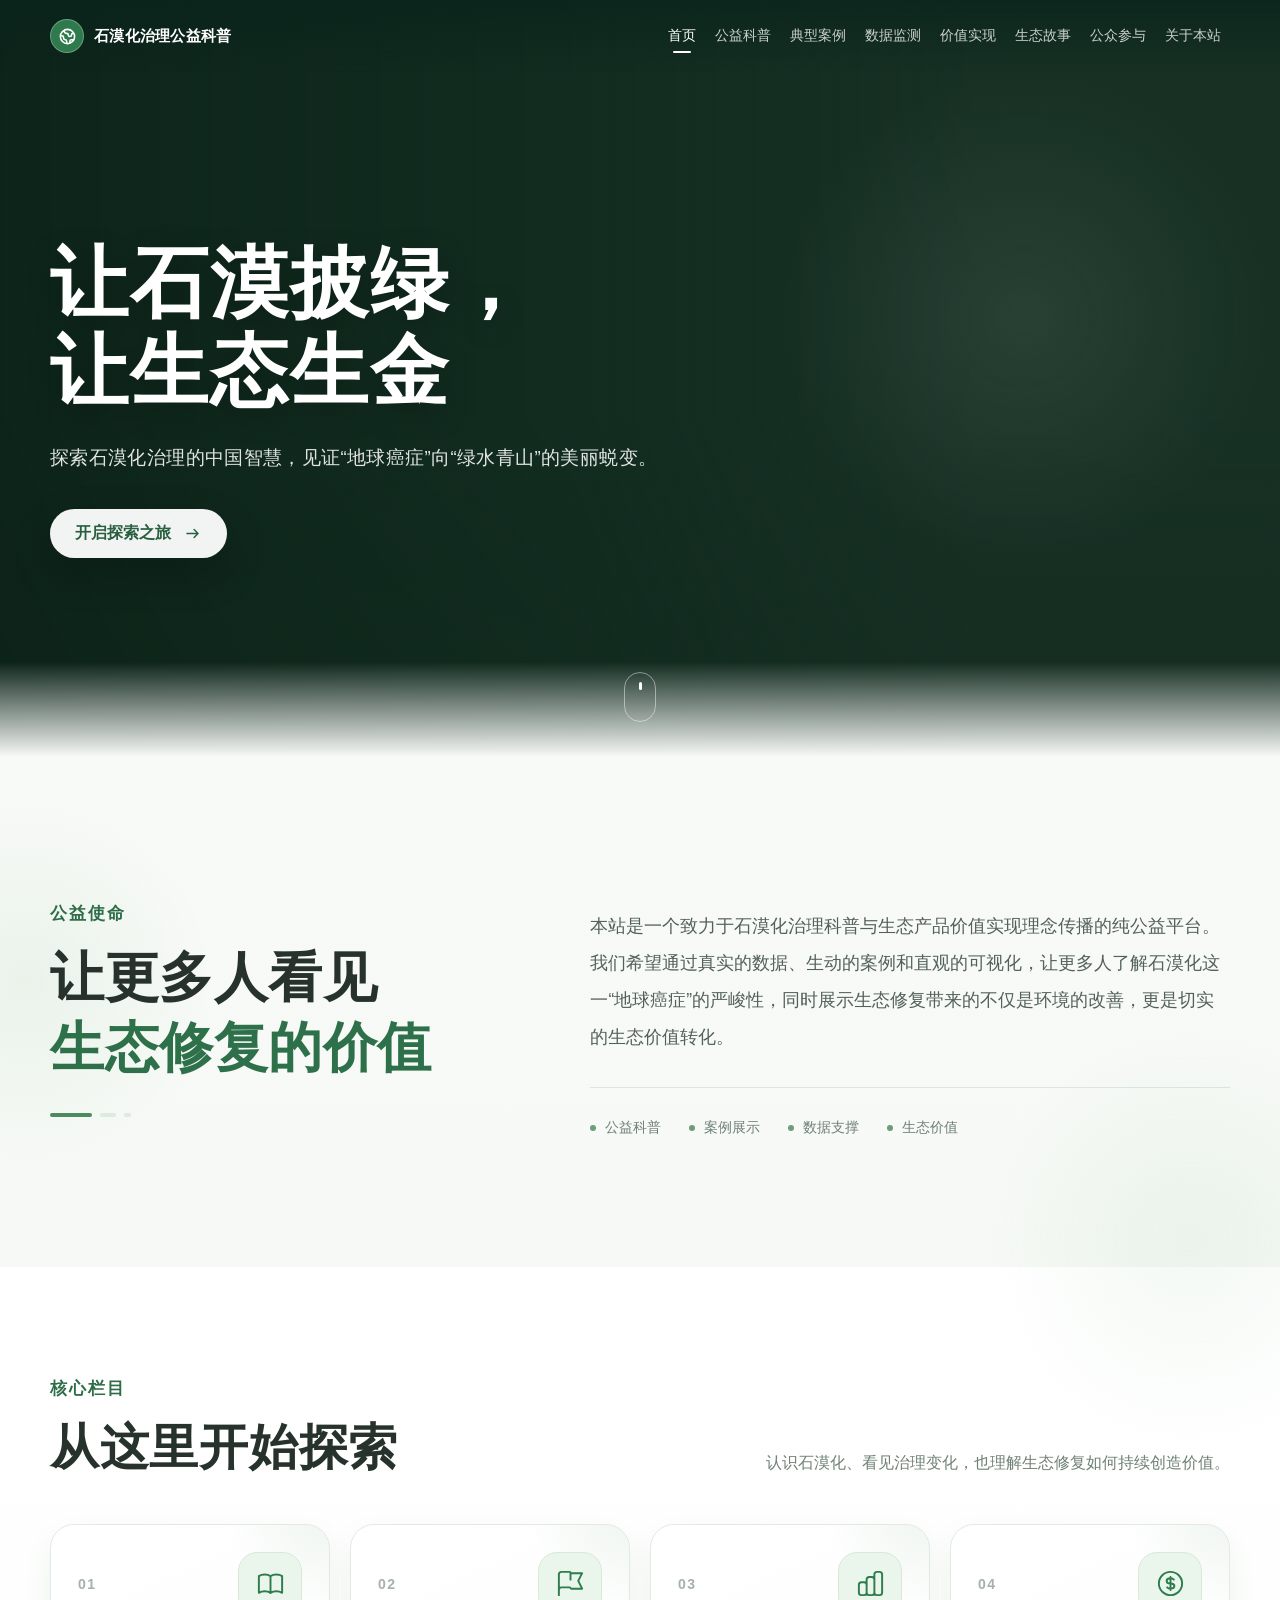
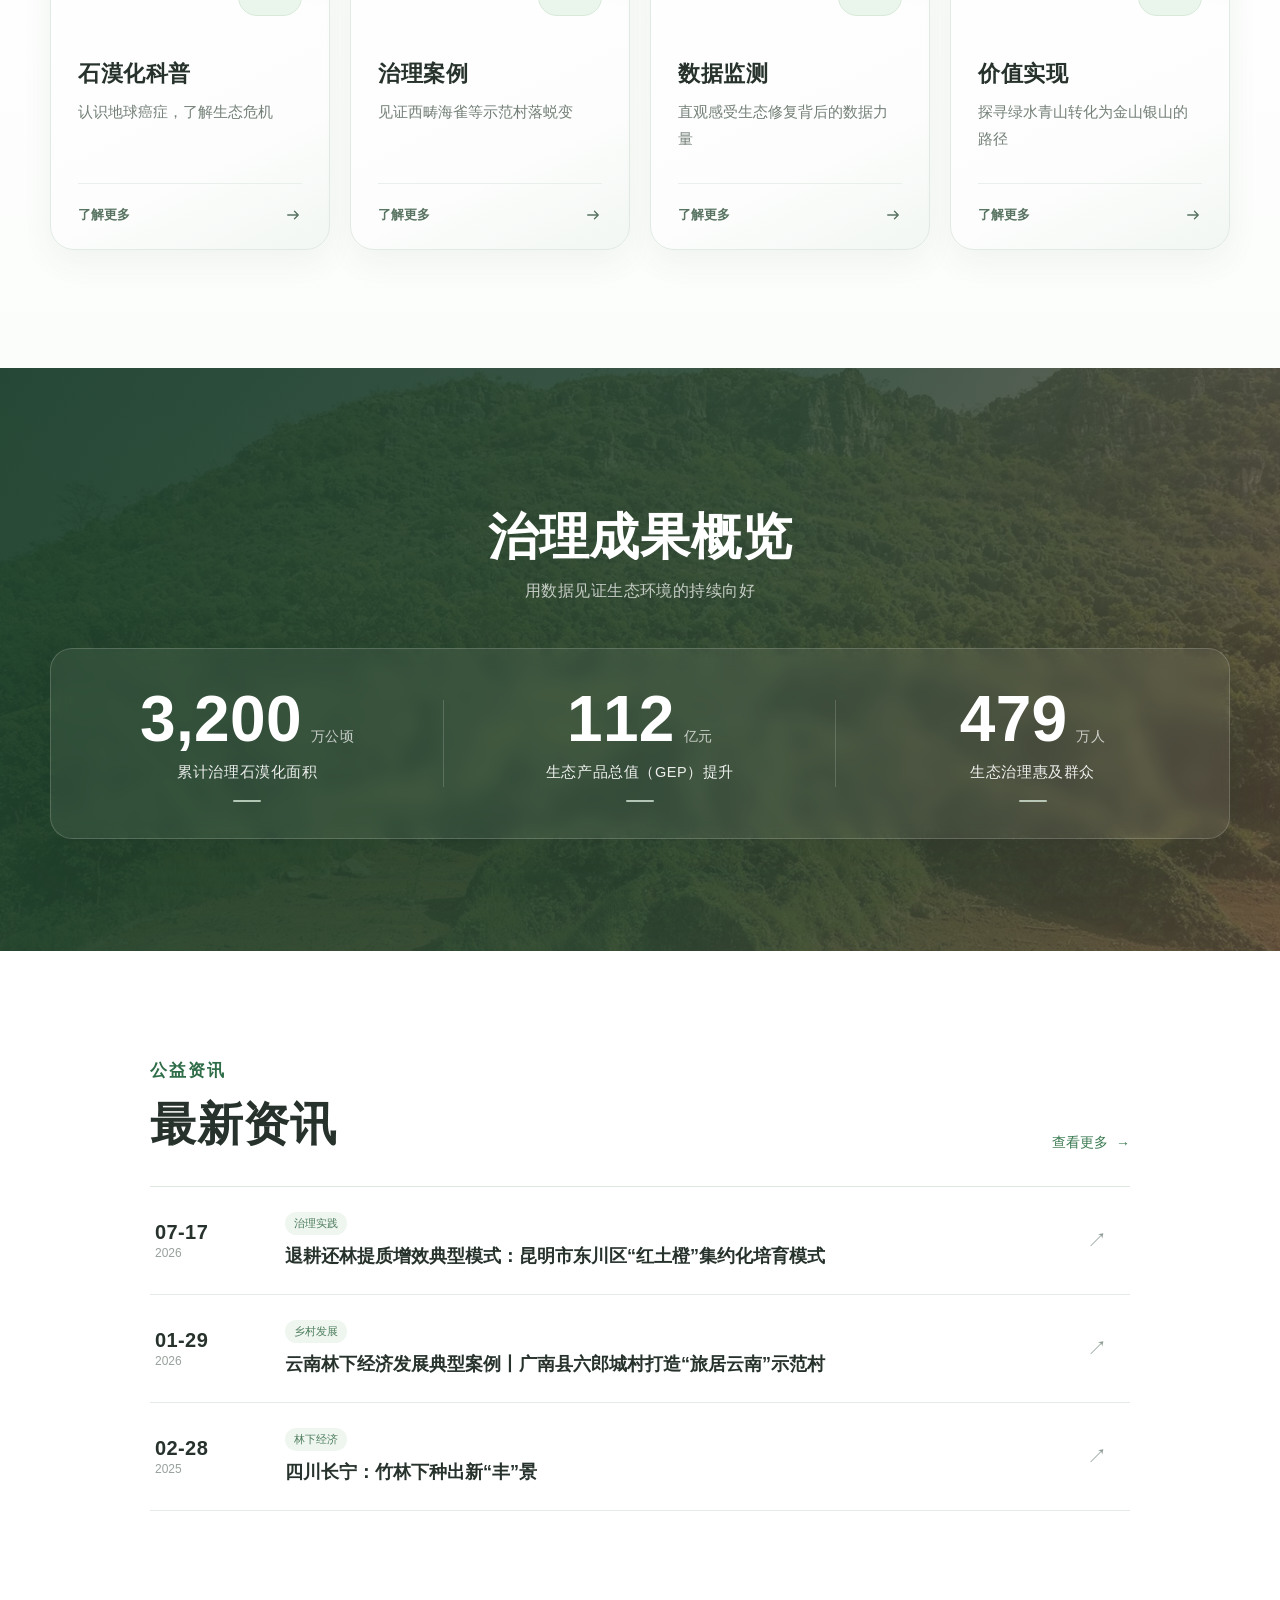
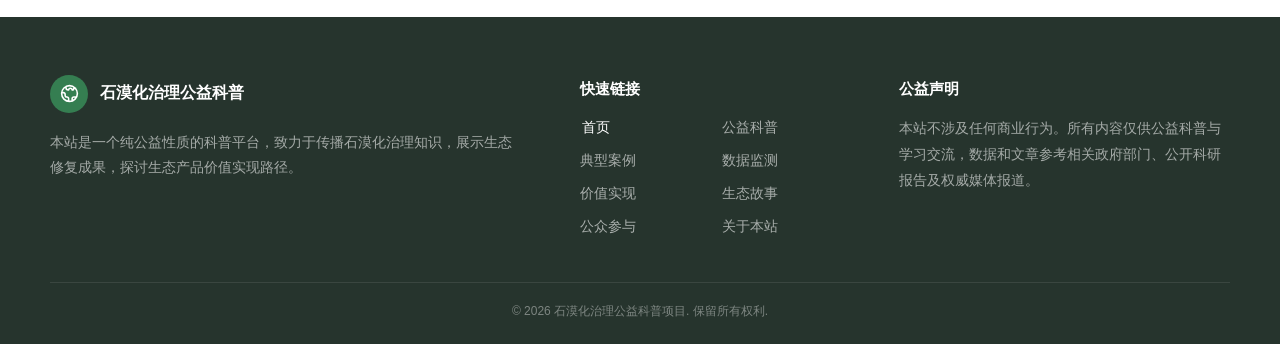
==== index.html @ f993728c "更新首页入口版本以清除缓存" ====
<!doctype html>
<html lang="zh-CN">
<head>
  <meta charset="utf-8">
  <meta name="viewport" content="width=device-width,initial-scale=1">
  <meta http-equiv="refresh" content="0;url=site/index.html?revision=20260824-14">
  <title>石漠化治理公益科普</title>
  <script>location.replace("site/index.html?revision=20260824-14");</script>
</head>
<body>
  <p><a href="site/index.html?revision=20260824-14">进入网站</a></p>
</body>
</html>
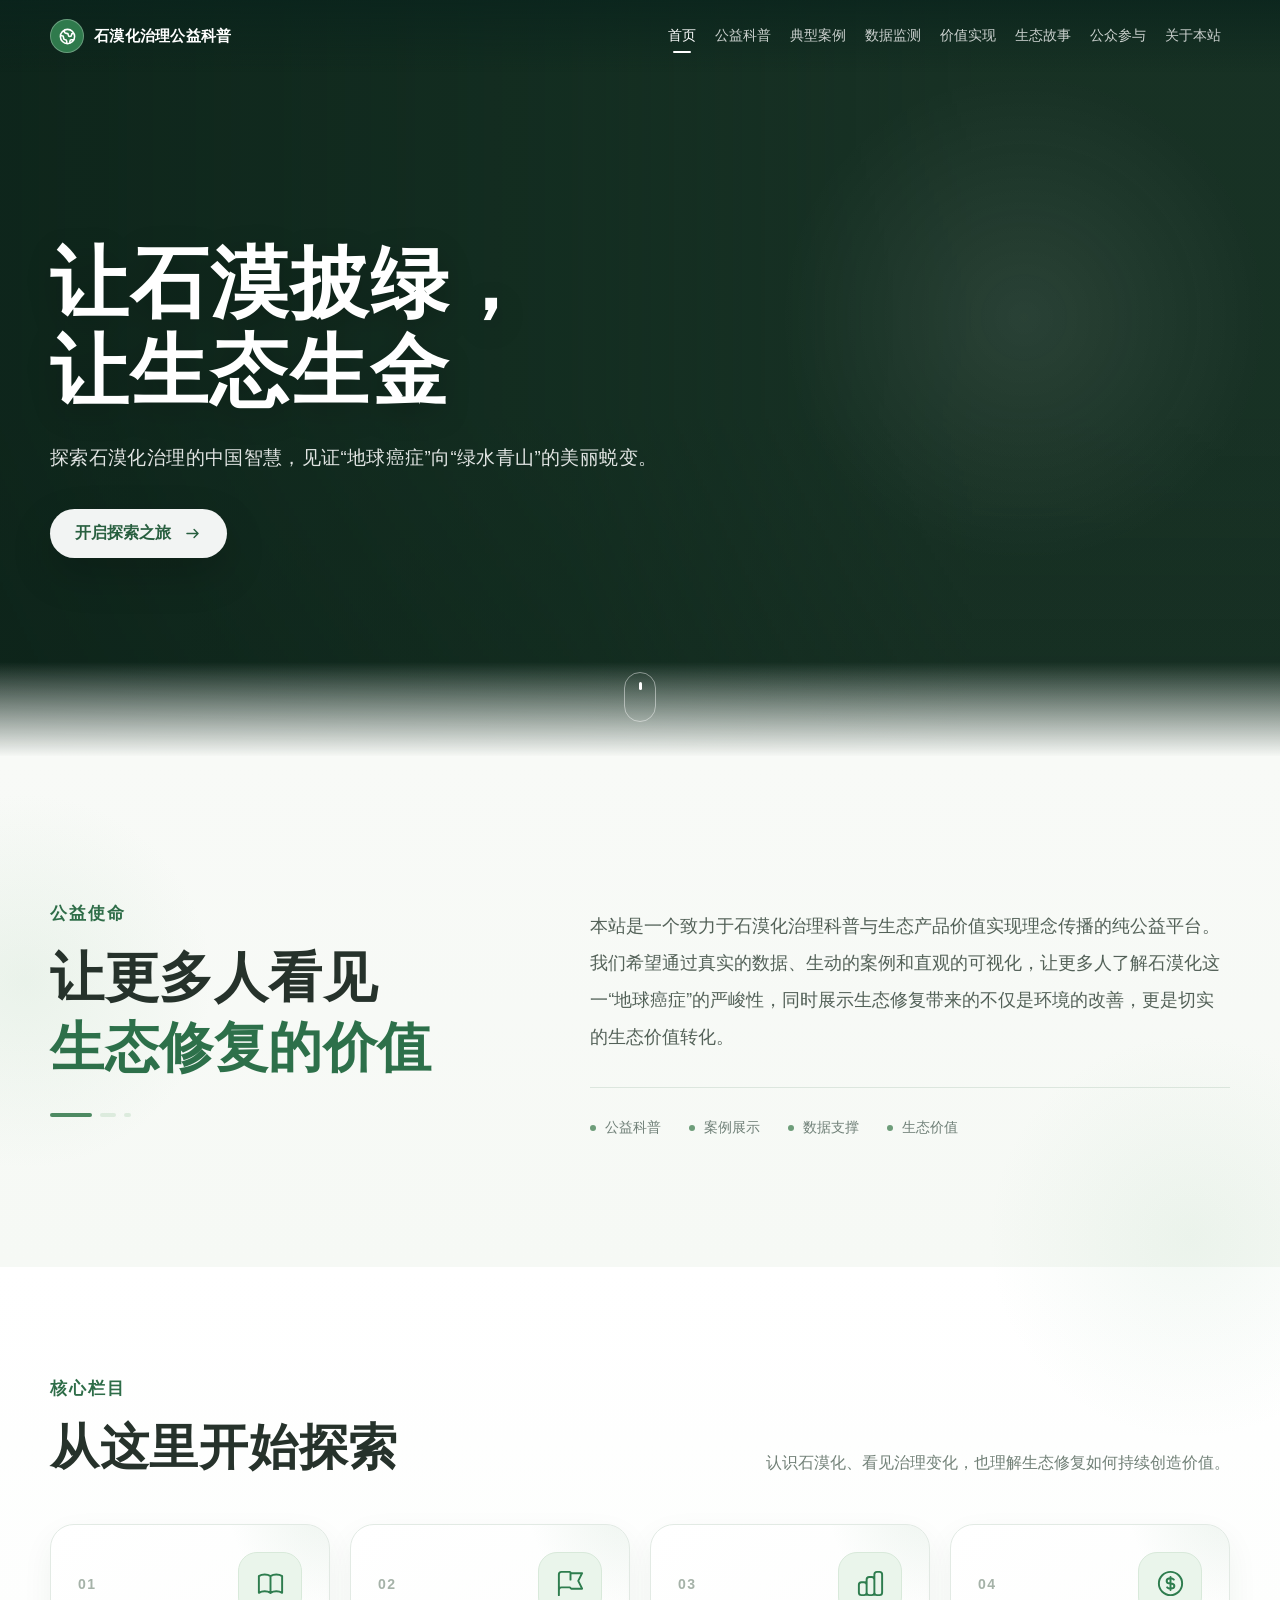
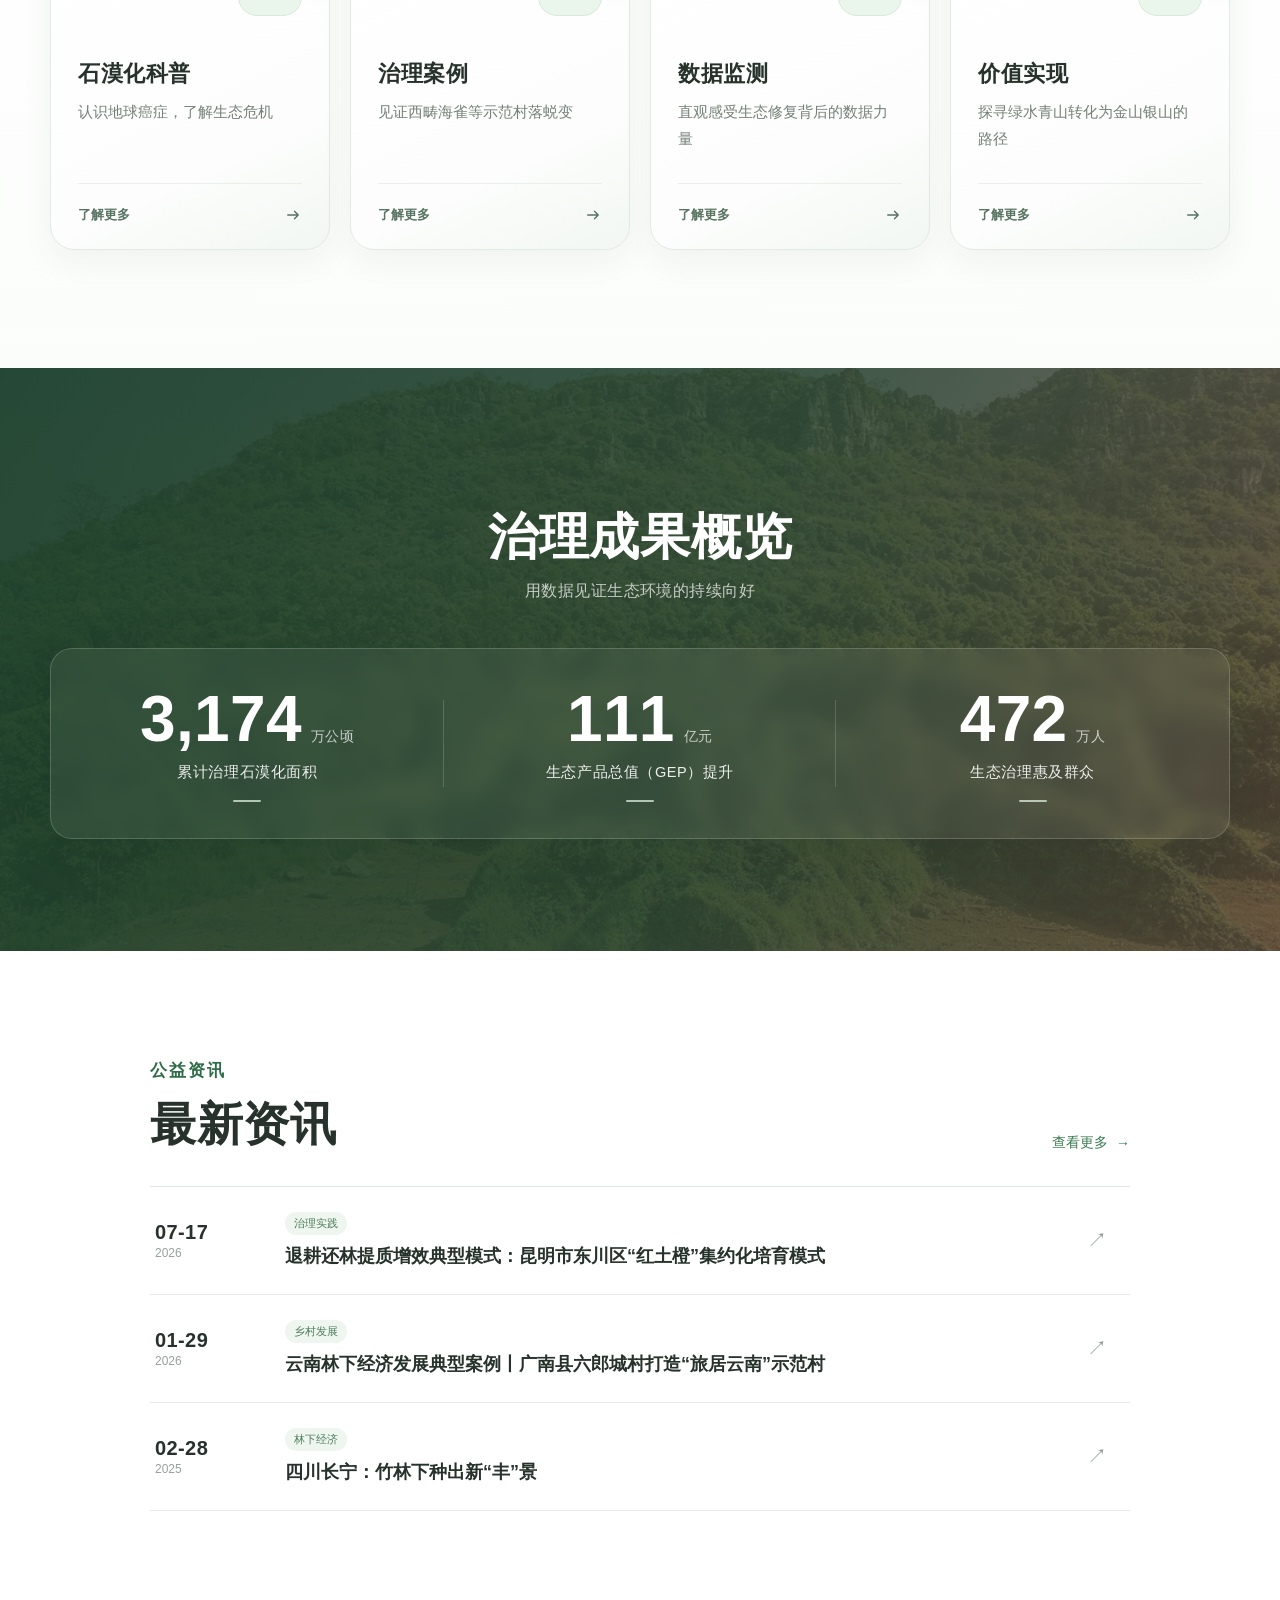
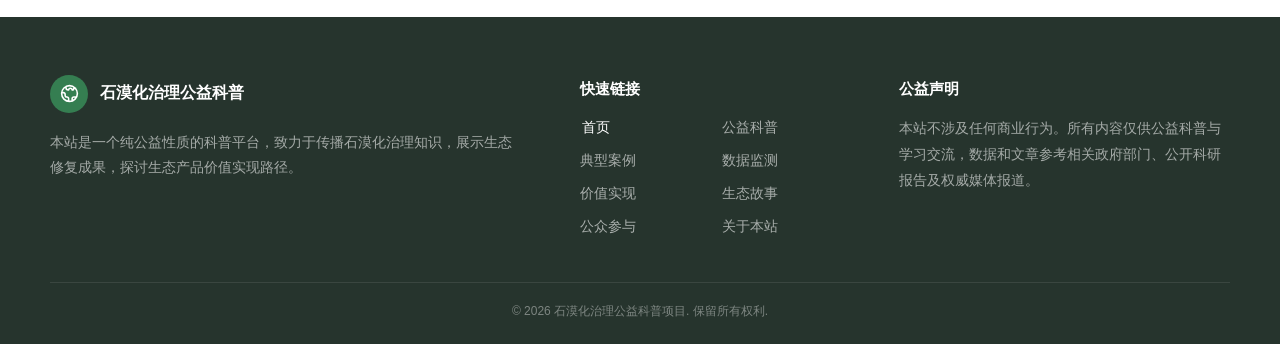
==== commit 45a7708f: "刷新首页版本以显示背景图片" ====
--- a/index.html
+++ b/index.html
@@ -3,11 +3,11 @@
 <head>
   <meta charset="utf-8">
   <meta name="viewport" content="width=device-width,initial-scale=1">
-  <meta http-equiv="refresh" content="0;url=site/index.html?revision=20260824-14">
+  <meta http-equiv="refresh" content="0;url=site/index.html?revision=20260824-20">
   <title>石漠化治理公益科普</title>
-  <script>location.replace("site/index.html?revision=20260824-14");</script>
+  <script>location.replace("site/index.html?revision=20260824-20");</script>
 </head>
 <body>
-  <p><a href="site/index.html?revision=20260824-14">进入网站</a></p>
+  <p><a href="site/index.html?revision=20260824-20">进入网站</a></p>
 </body>
 </html>
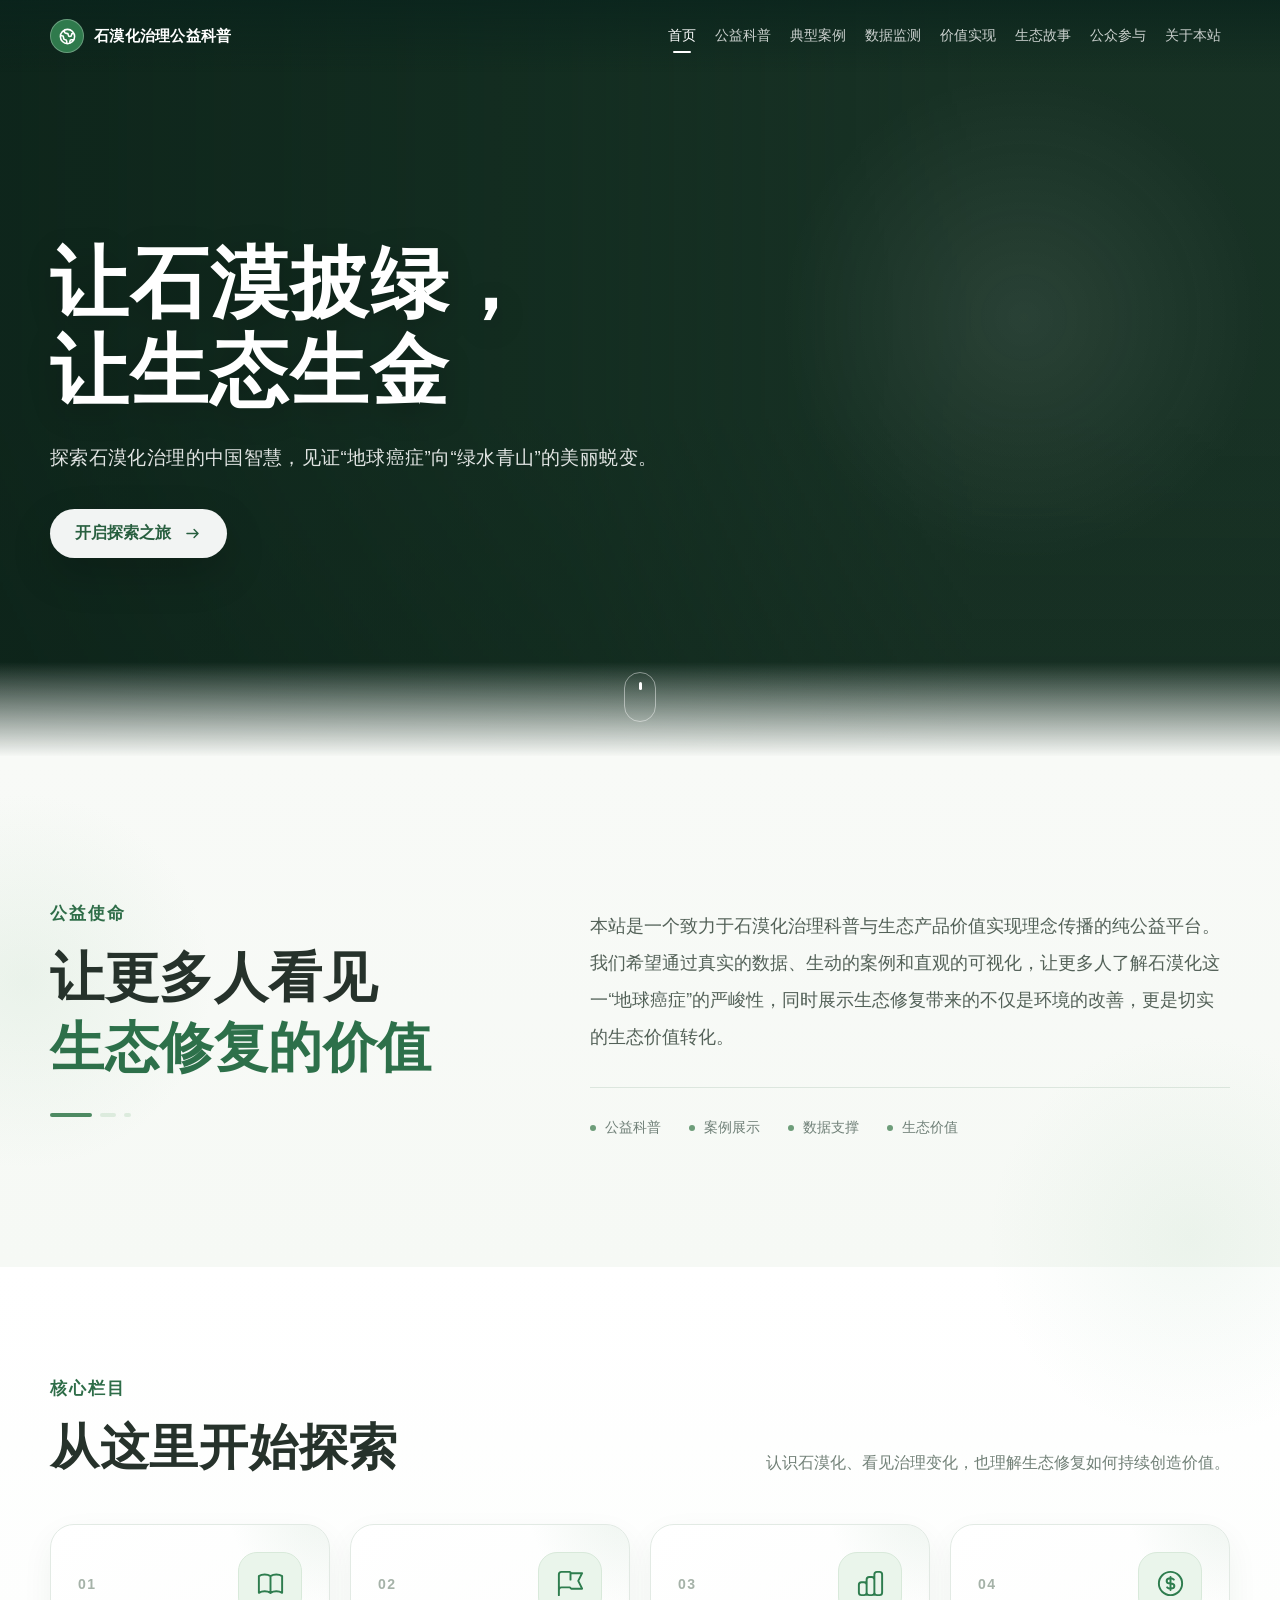
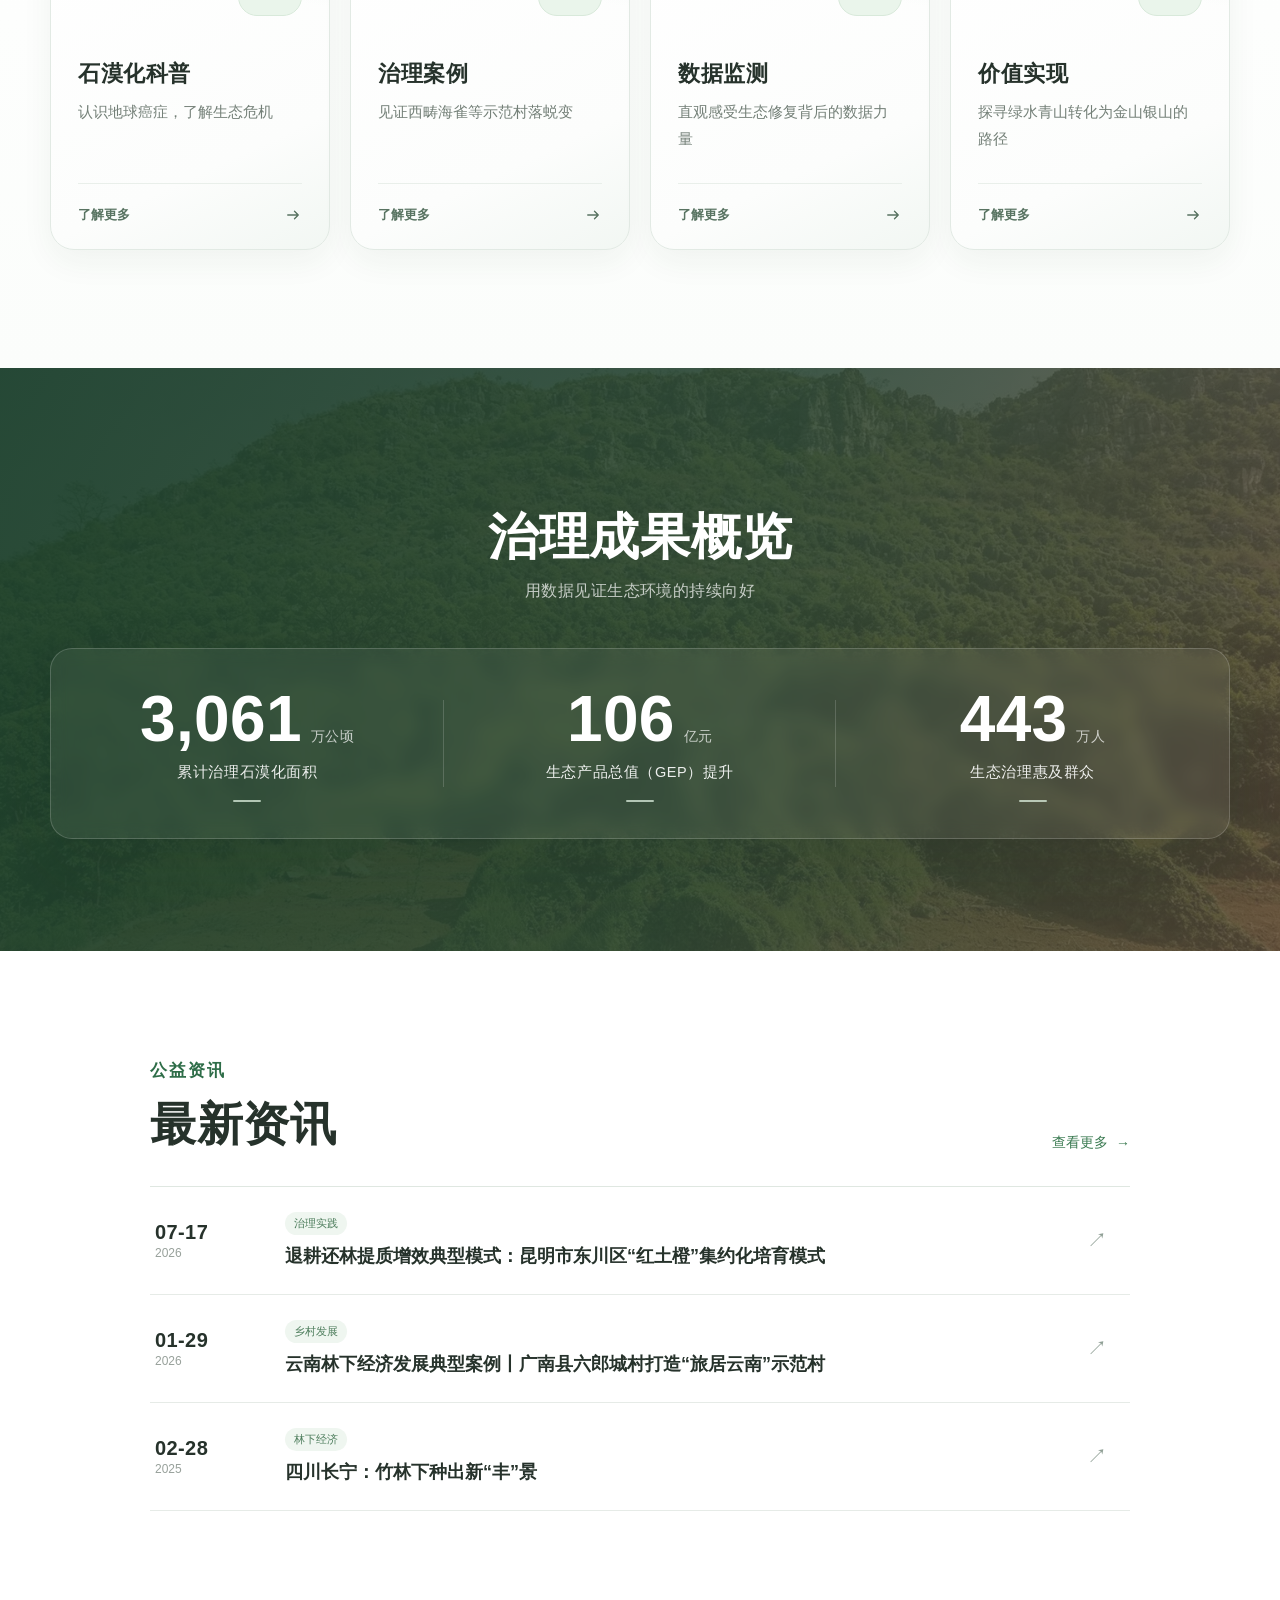
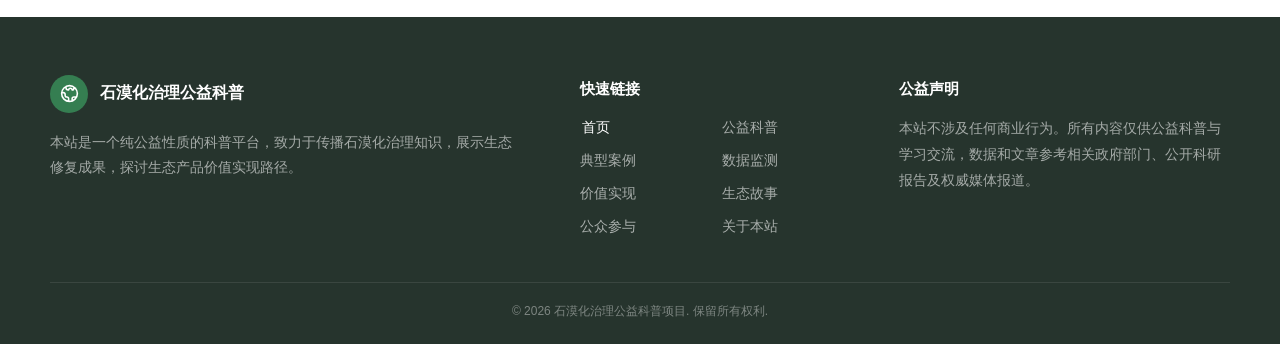
==== commit c900917f: "切换到已修复图片的首页版本" ====
--- a/index.html
+++ b/index.html
@@ -3,11 +3,11 @@
 <head>
   <meta charset="utf-8">
   <meta name="viewport" content="width=device-width,initial-scale=1">
-  <meta http-equiv="refresh" content="0;url=site/index.html?revision=20260824-20">
+  <meta http-equiv="refresh" content="0;url=site/index.html?revision=20260824-21">
   <title>石漠化治理公益科普</title>
-  <script>location.replace("site/index.html?revision=20260824-20");</script>
+  <script>location.replace("site/index.html?revision=20260824-21");</script>
 </head>
 <body>
-  <p><a href="site/index.html?revision=20260824-20">进入网站</a></p>
+  <p><a href="site/index.html?revision=20260824-21">进入网站</a></p>
 </body>
 </html>
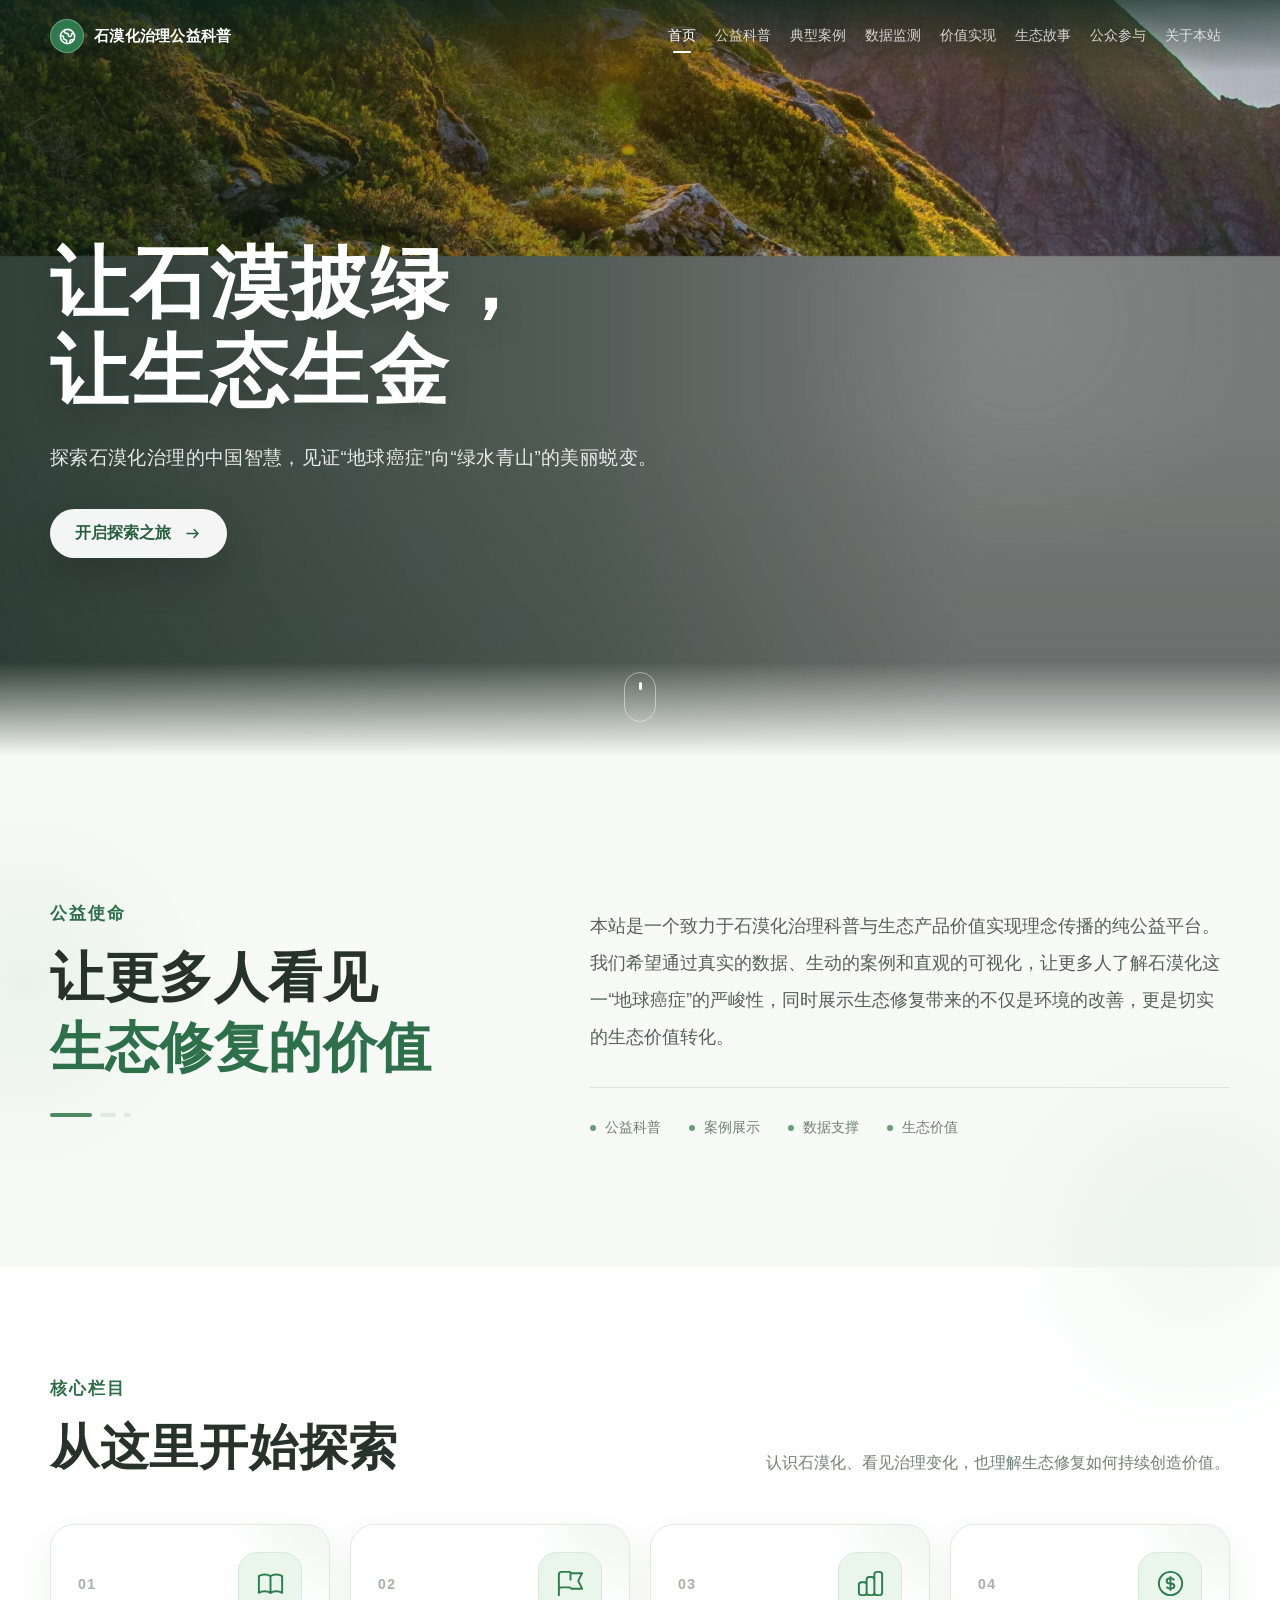
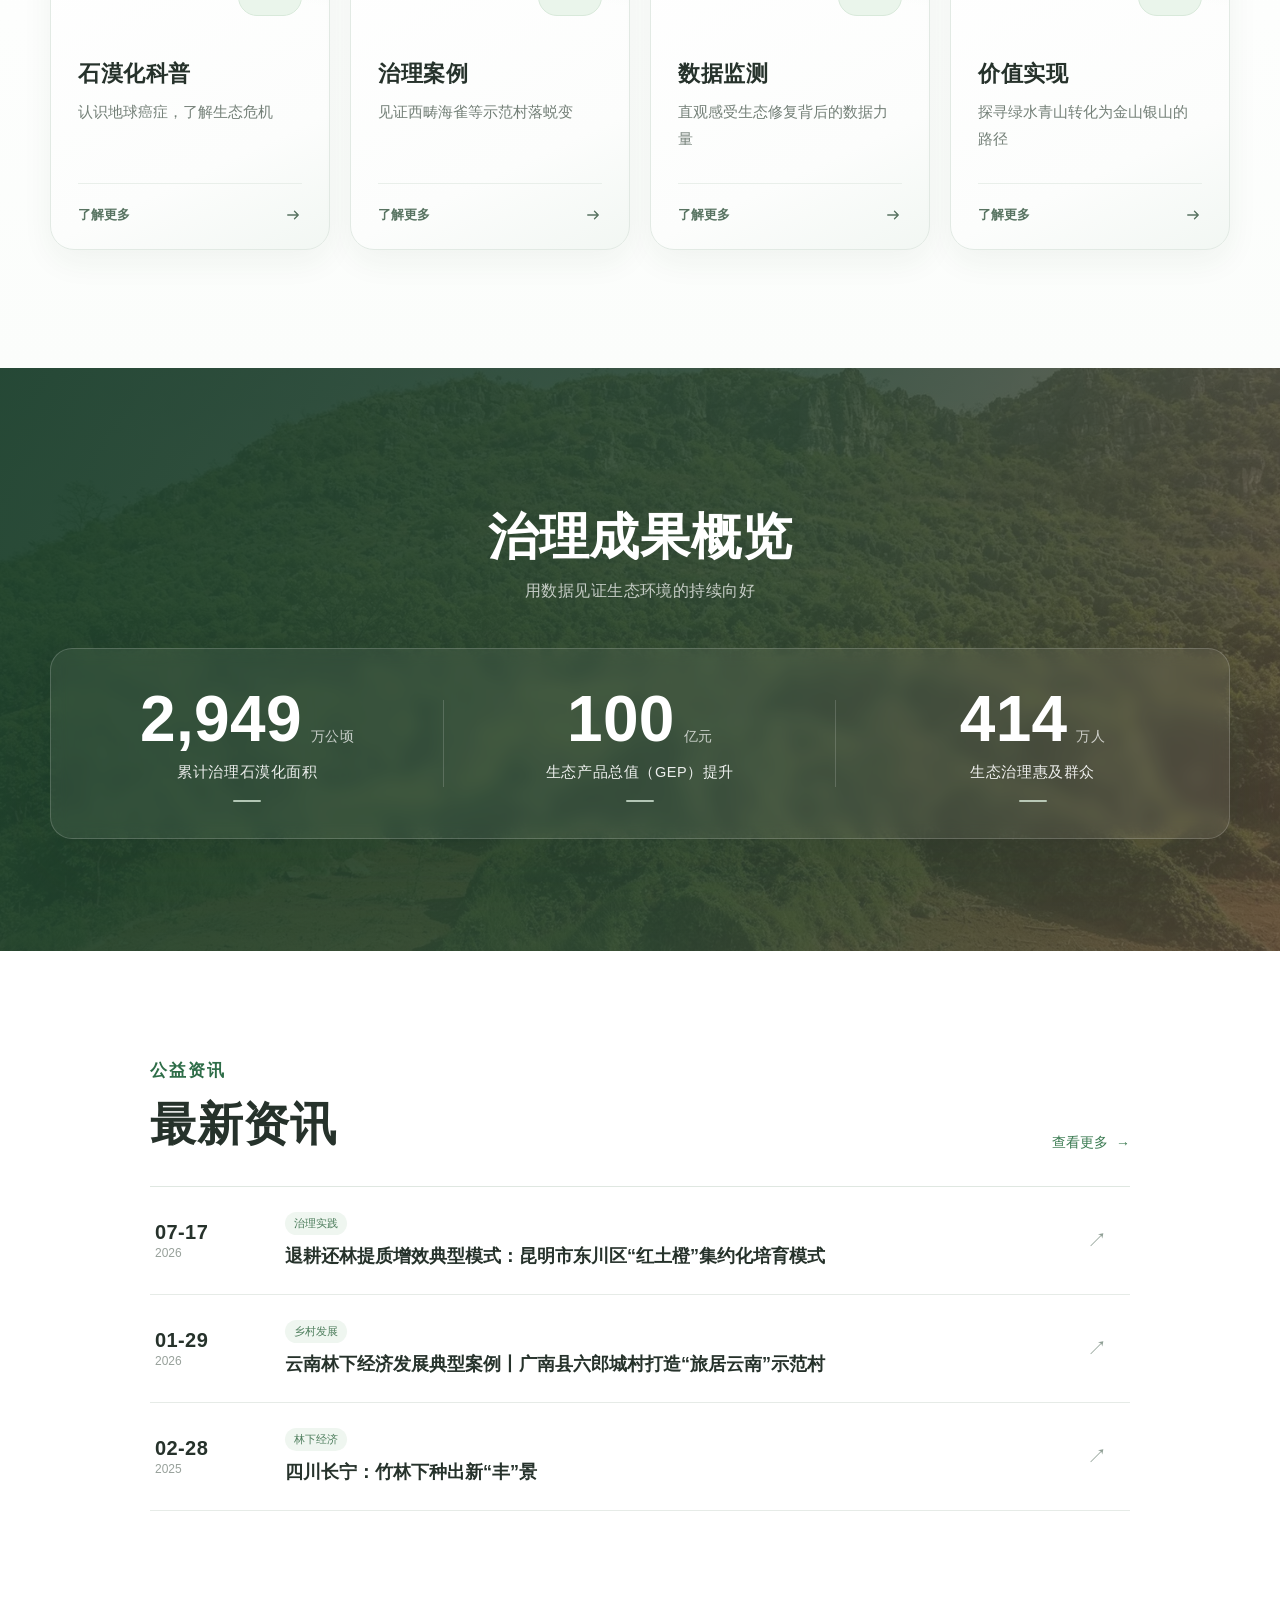
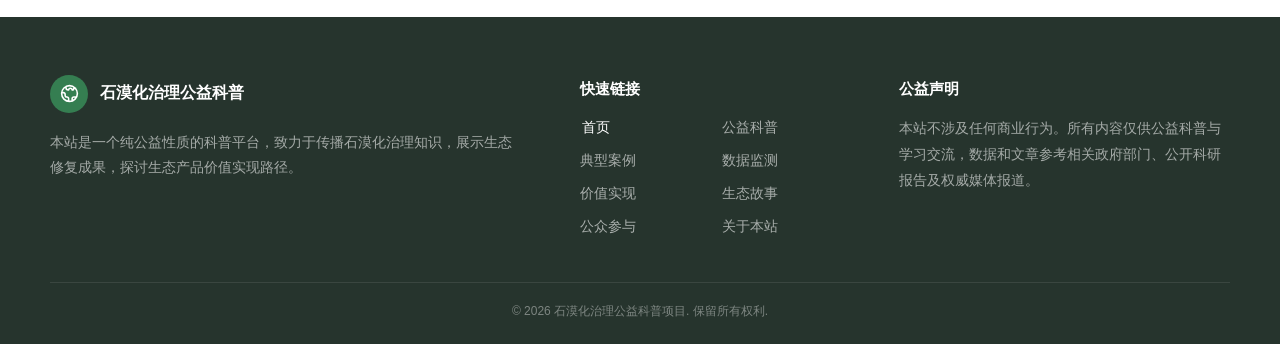
==== commit edeb5653: "切换到 JPG 首页背景版本" ====
--- a/index.html
+++ b/index.html
@@ -3,11 +3,11 @@
 <head>
   <meta charset="utf-8">
   <meta name="viewport" content="width=device-width,initial-scale=1">
-  <meta http-equiv="refresh" content="0;url=site/index.html?revision=20260824-21">
+  <meta http-equiv="refresh" content="0;url=site/index.html?revision=20260824-22">
   <title>石漠化治理公益科普</title>
-  <script>location.replace("site/index.html?revision=20260824-21");</script>
+  <script>location.replace("site/index.html?revision=20260824-22");</script>
 </head>
 <body>
-  <p><a href="site/index.html?revision=20260824-21">进入网站</a></p>
+  <p><a href="site/index.html?revision=20260824-22">进入网站</a></p>
 </body>
 </html>
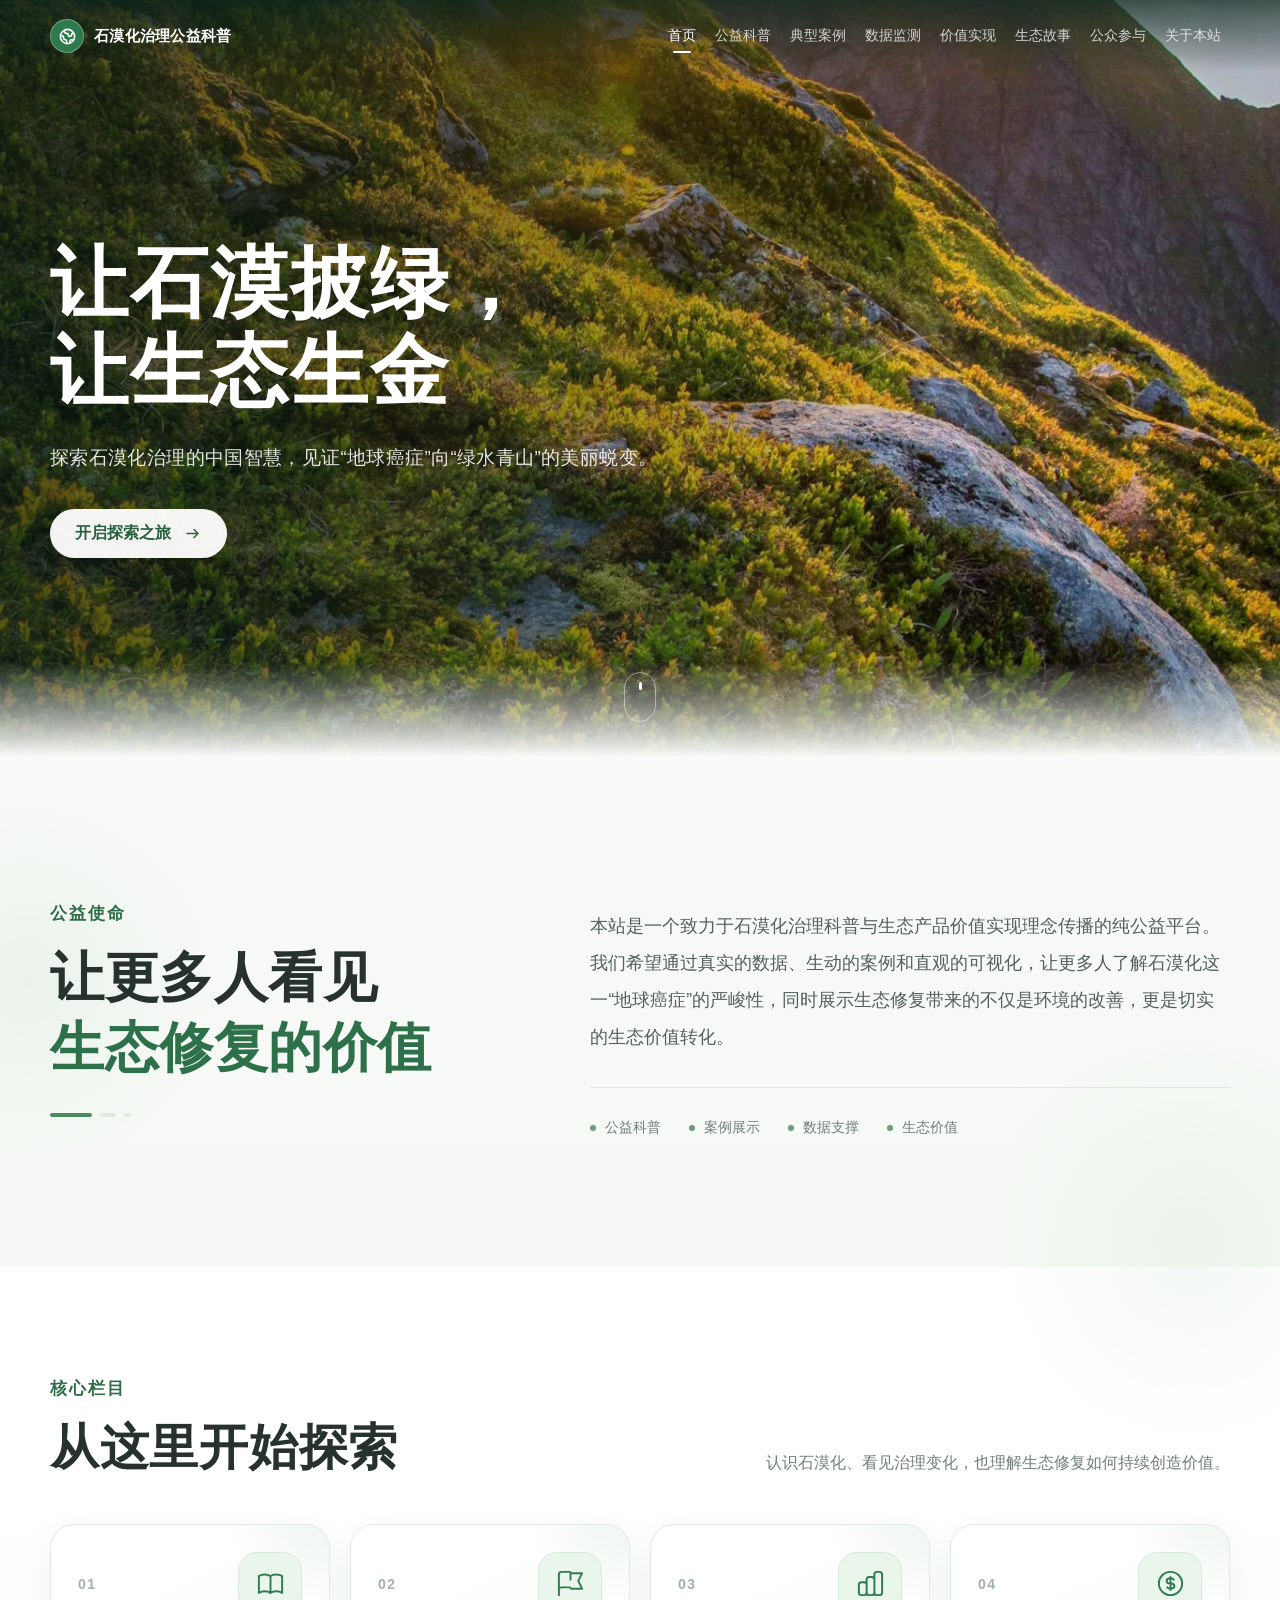
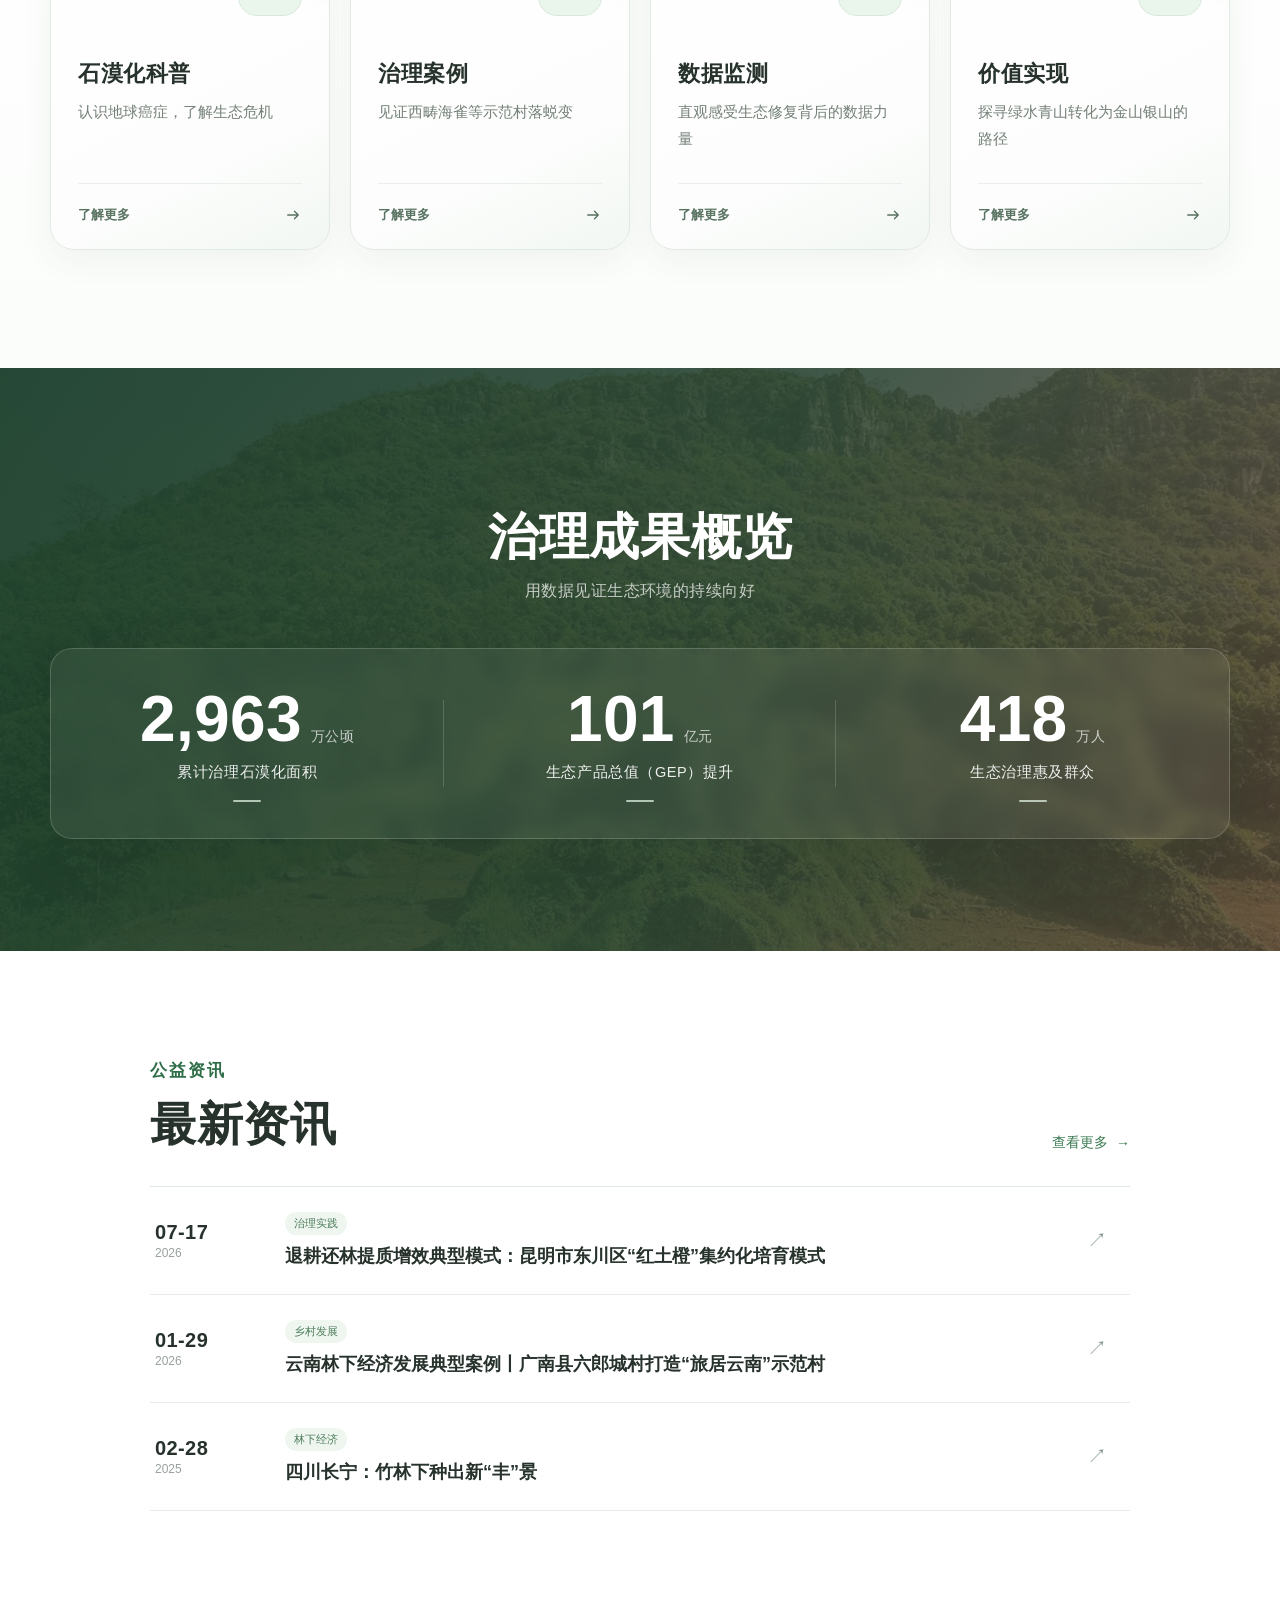
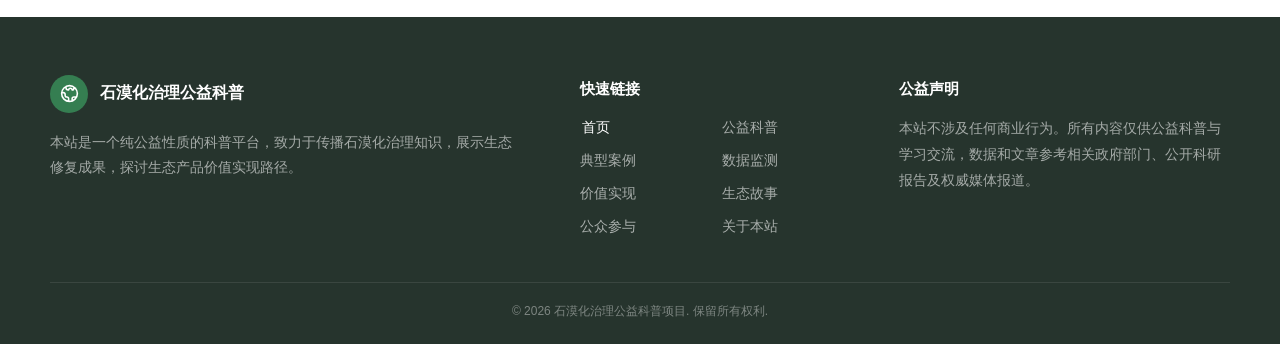
==== commit 12a47c90: "刷新完整首页背景版本" ====
--- a/index.html
+++ b/index.html
@@ -3,11 +3,11 @@
 <head>
   <meta charset="utf-8">
   <meta name="viewport" content="width=device-width,initial-scale=1">
-  <meta http-equiv="refresh" content="0;url=site/index.html?revision=20260824-22">
+  <meta http-equiv="refresh" content="0;url=site/index.html?revision=20260824-23">
   <title>石漠化治理公益科普</title>
-  <script>location.replace("site/index.html?revision=20260824-22");</script>
+  <script>location.replace("site/index.html?revision=20260824-23");</script>
 </head>
 <body>
-  <p><a href="site/index.html?revision=20260824-22">进入网站</a></p>
+  <p><a href="site/index.html?revision=20260824-23">进入网站</a></p>
 </body>
 </html>
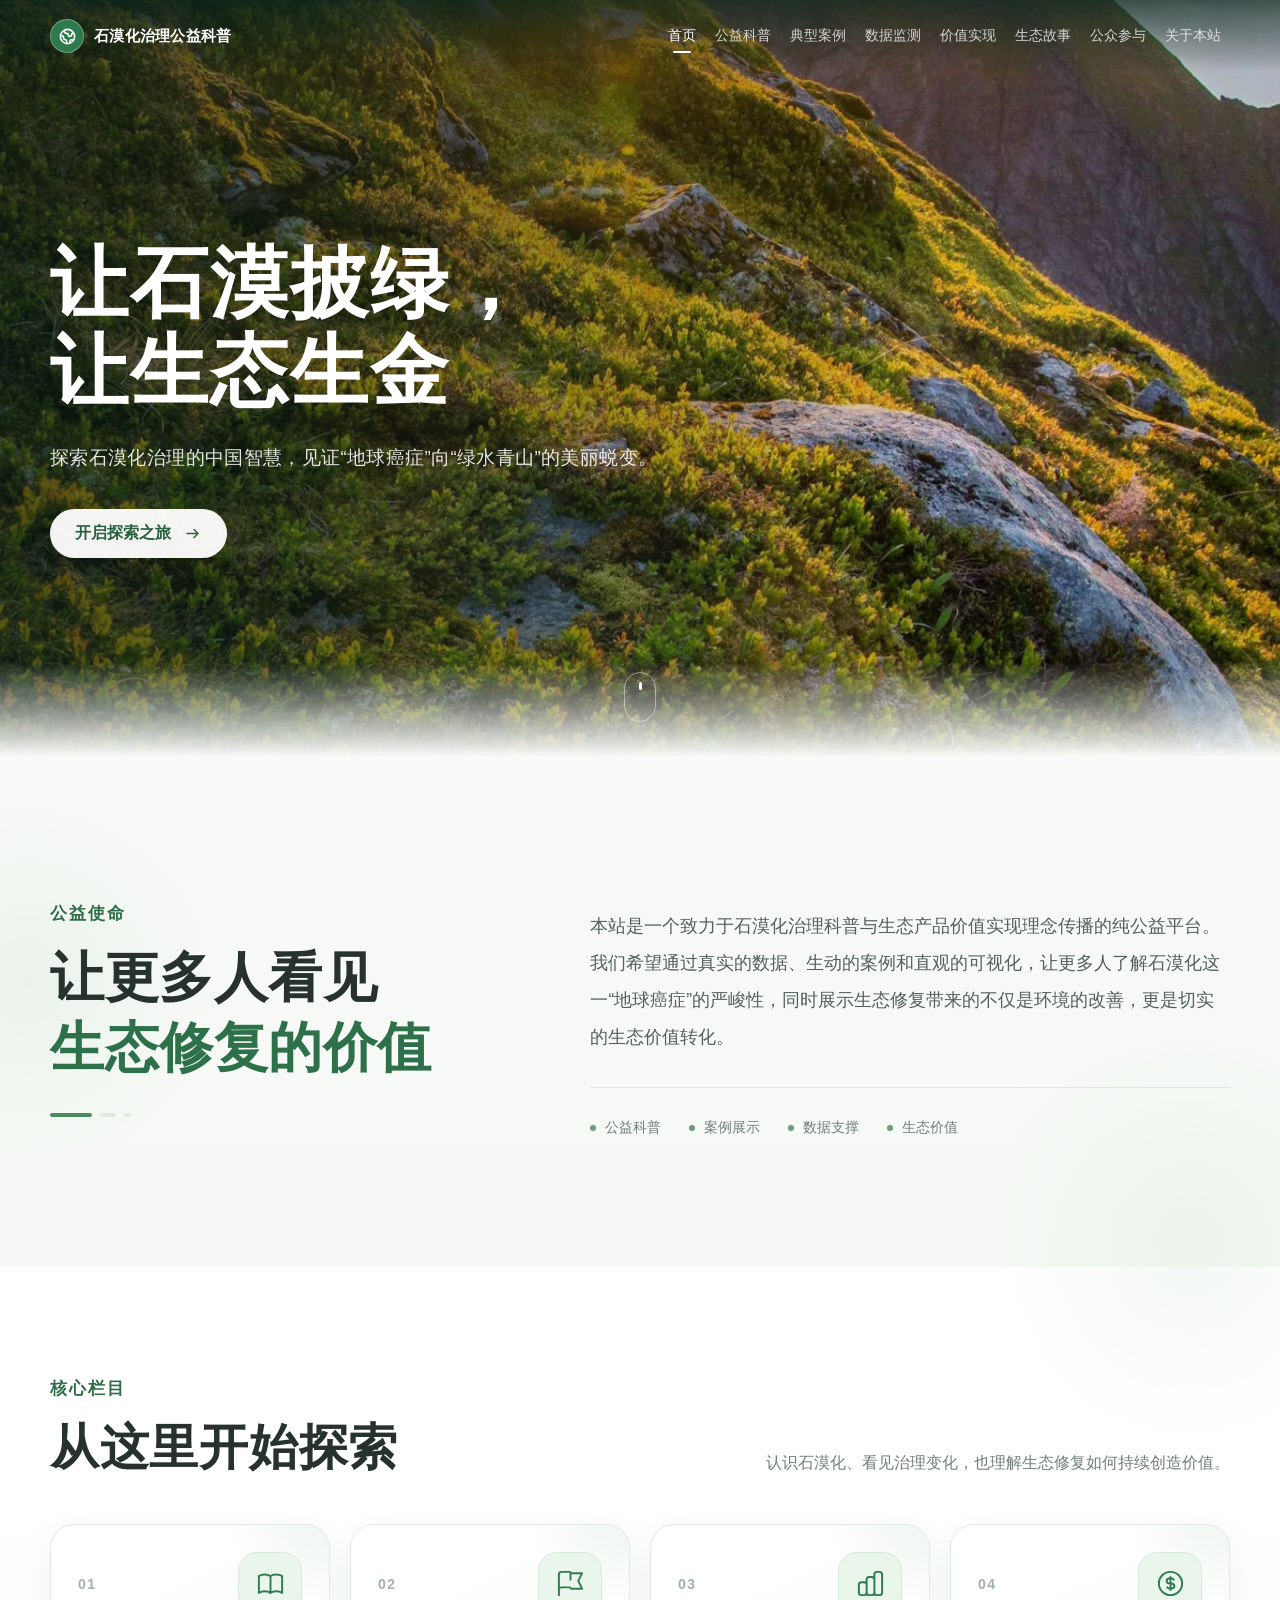
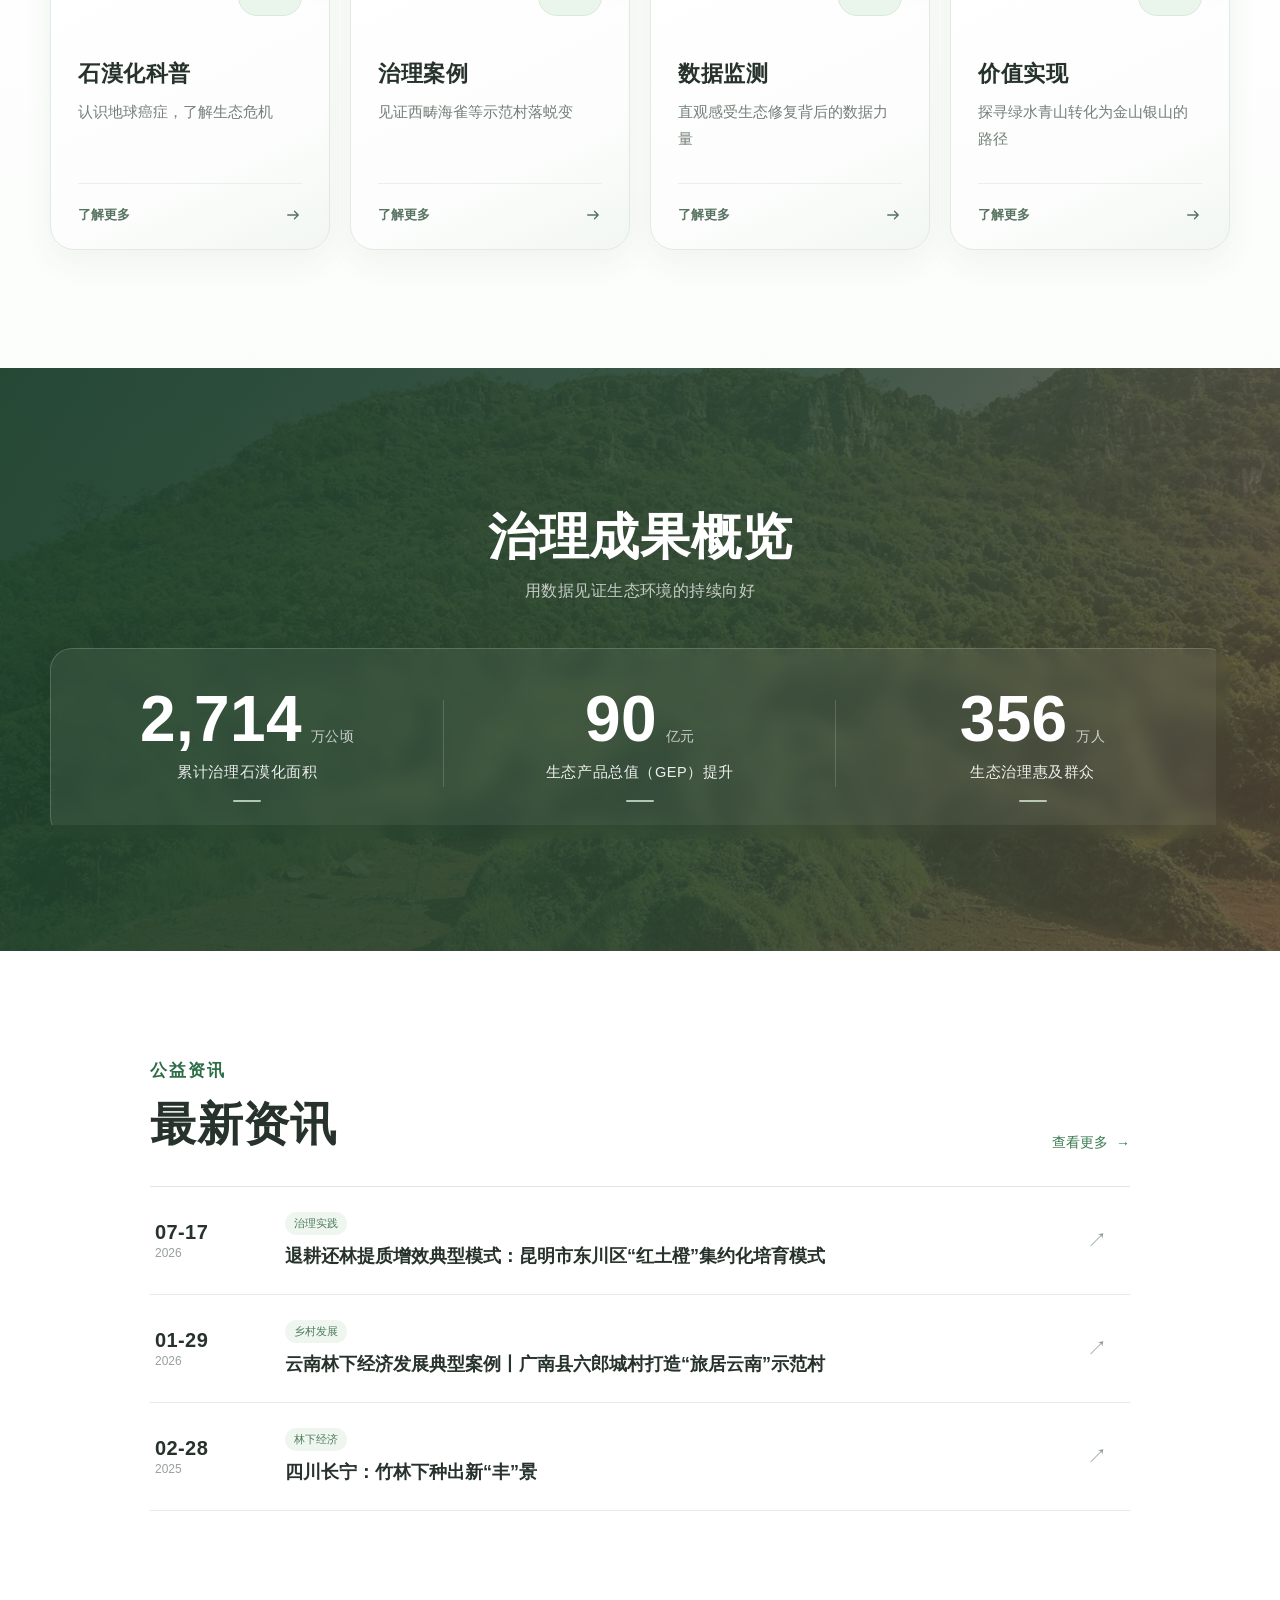
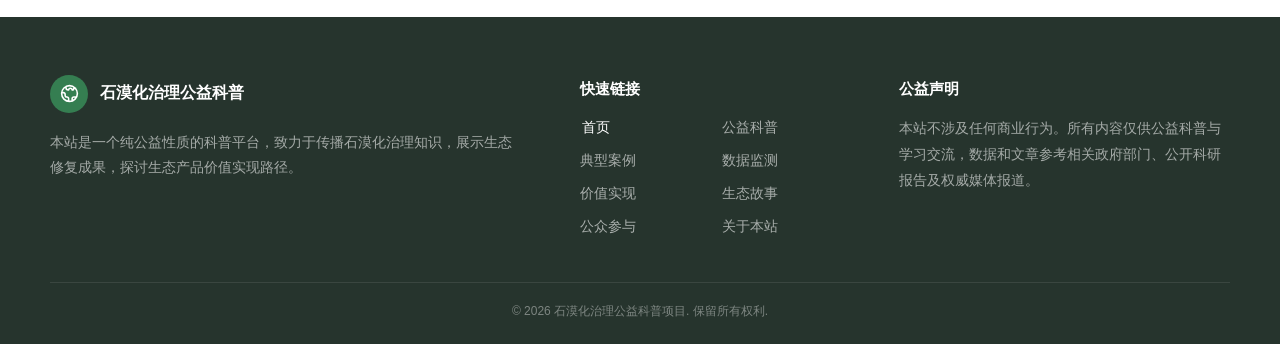
==== commit 4d897104: "修复首页返回图片并统一全部首屏动效" ====
--- a/index.html
+++ b/index.html
@@ -3,11 +3,11 @@
 <head>
   <meta charset="utf-8">
   <meta name="viewport" content="width=device-width,initial-scale=1">
-  <meta http-equiv="refresh" content="0;url=site/index.html?revision=20260824-23">
+  <meta http-equiv="refresh" content="0;url=site/index.html?revision=20260824-24">
   <title>石漠化治理公益科普</title>
-  <script>location.replace("site/index.html?revision=20260824-23");</script>
+  <script>location.replace("site/index.html?revision=20260824-24");</script>
 </head>
 <body>
-  <p><a href="site/index.html?revision=20260824-23">进入网站</a></p>
+  <p><a href="site/index.html?revision=20260824-24">进入网站</a></p>
 </body>
 </html>
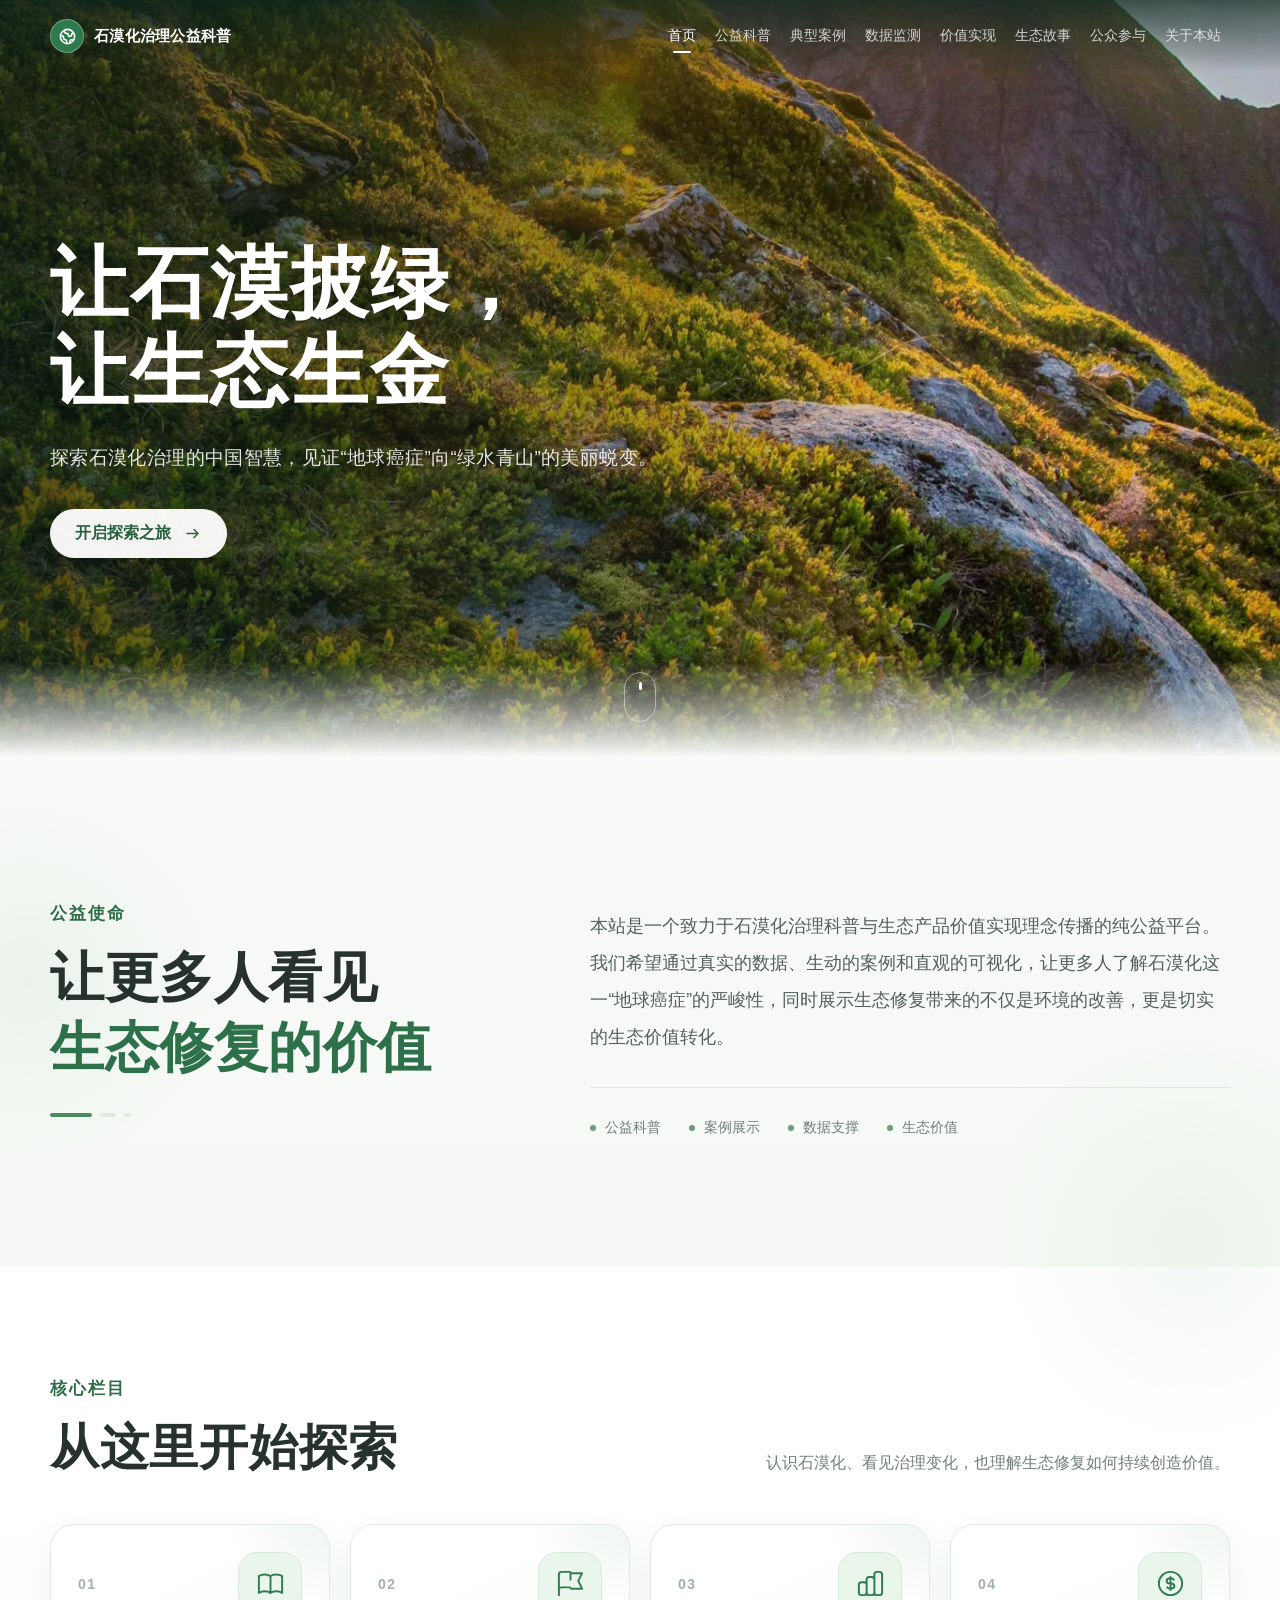
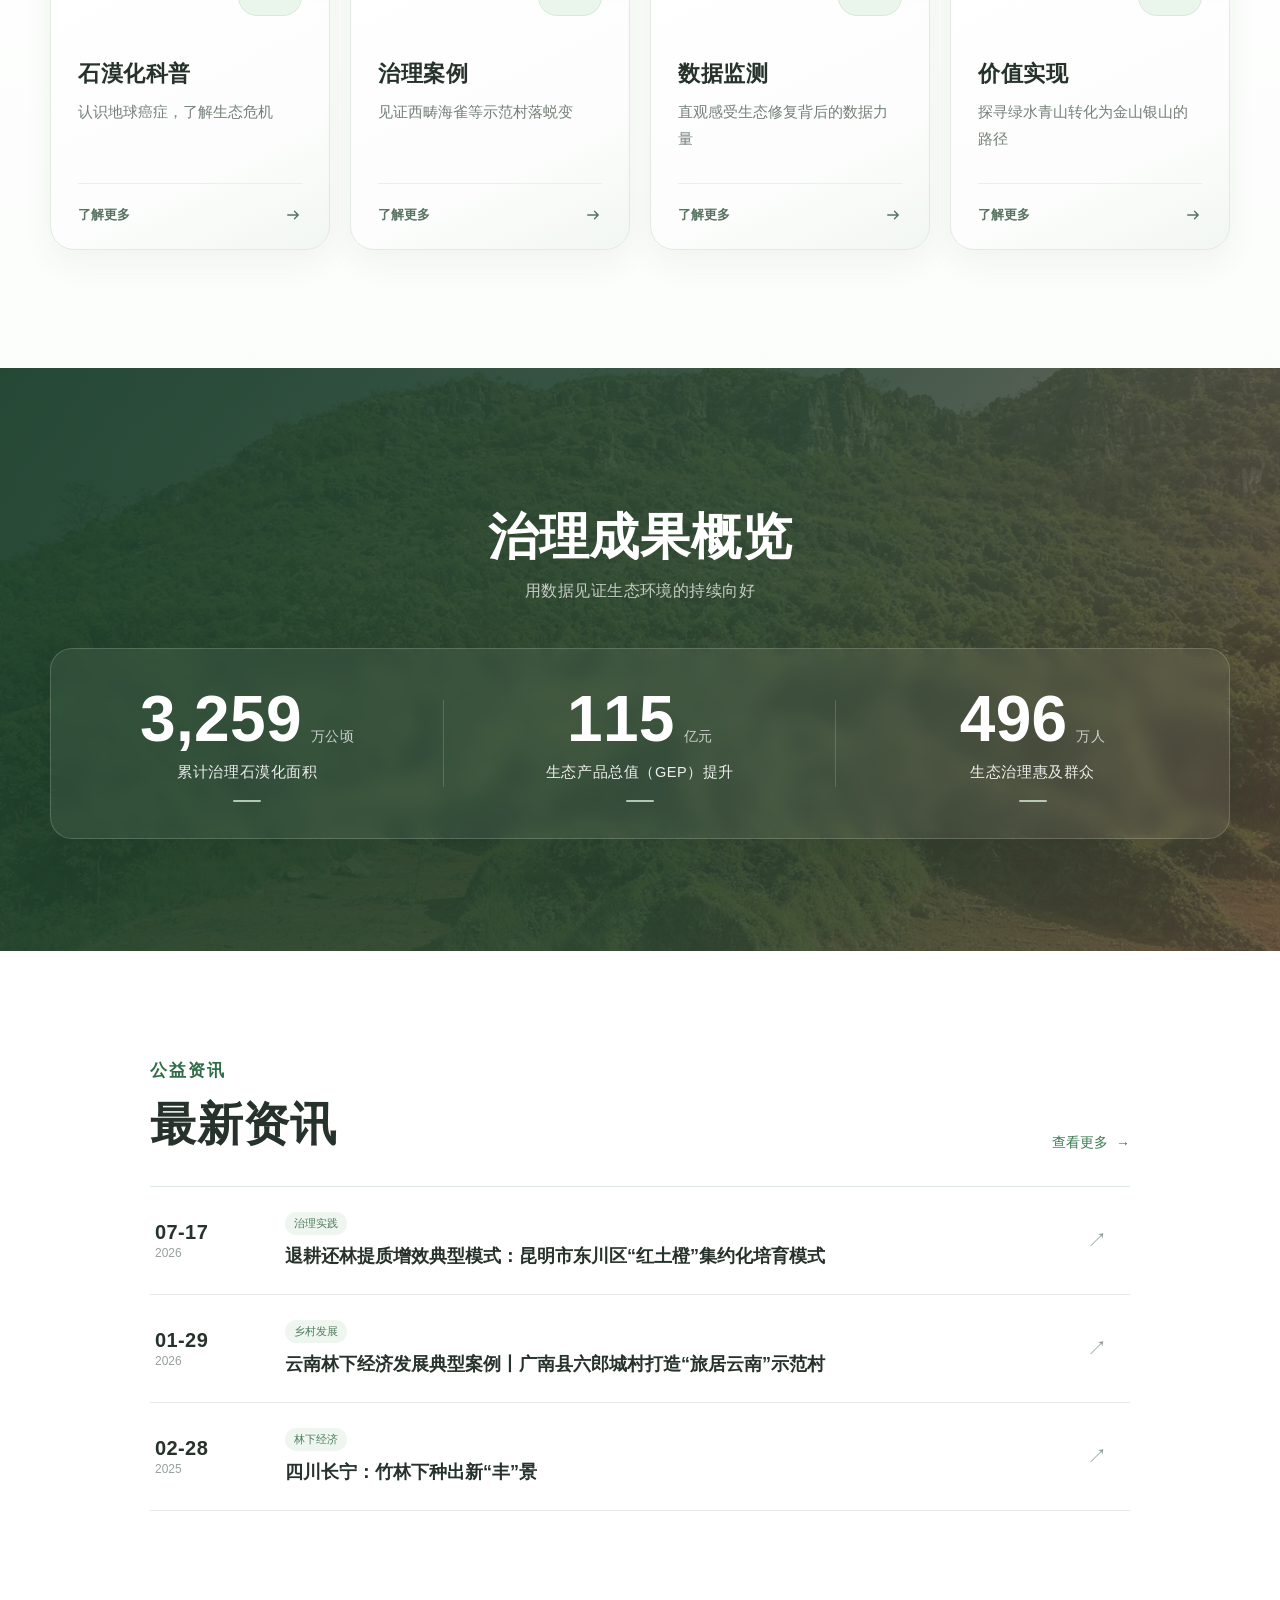
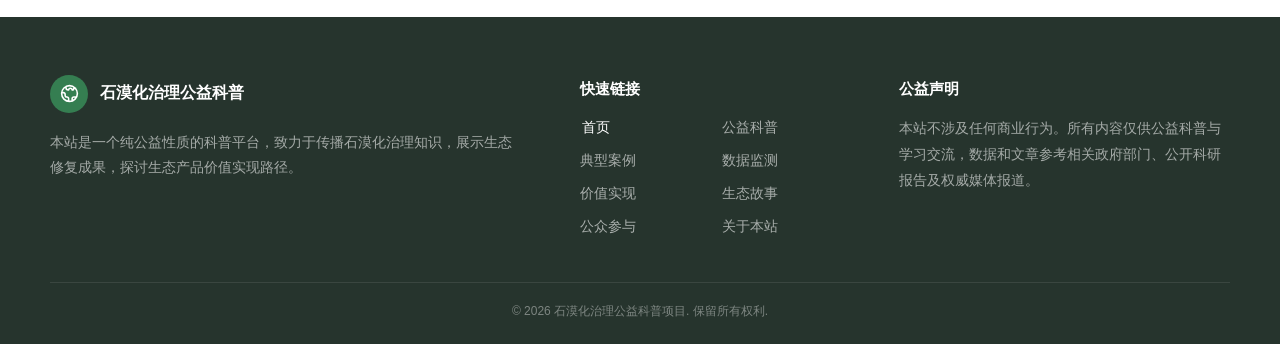
==== commit 304f42a1: "统一手机端导航并修复首屏图片加载" ====
--- a/index.html
+++ b/index.html
@@ -3,11 +3,11 @@
 <head>
   <meta charset="utf-8">
   <meta name="viewport" content="width=device-width,initial-scale=1">
-  <meta http-equiv="refresh" content="0;url=site/index.html?revision=20260824-24">
+  <meta http-equiv="refresh" content="0;url=site/index.html?revision=20260824-25">
   <title>石漠化治理公益科普</title>
-  <script>location.replace("site/index.html?revision=20260824-24");</script>
+  <script>location.replace("site/index.html?revision=20260824-25");</script>
 </head>
 <body>
-  <p><a href="site/index.html?revision=20260824-24">进入网站</a></p>
+  <p><a href="site/index.html?revision=20260824-25">进入网站</a></p>
 </body>
 </html>
